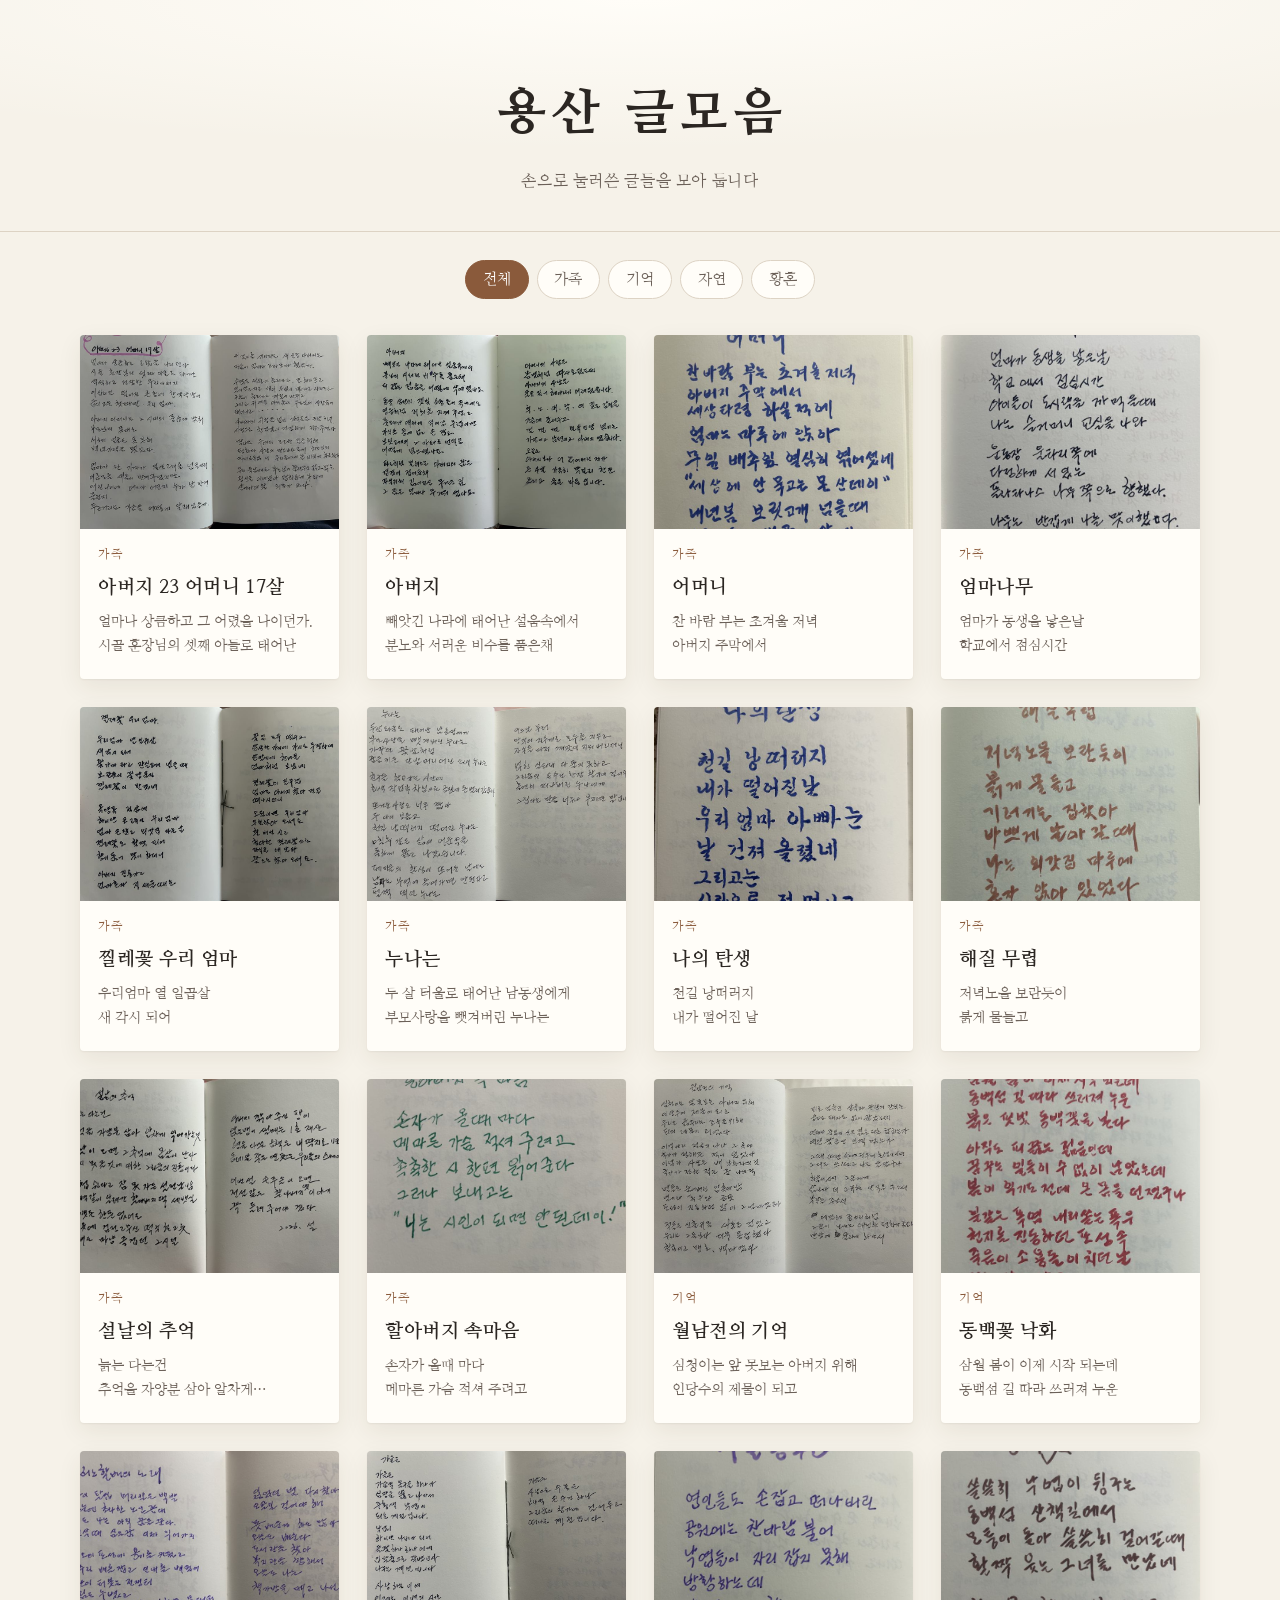
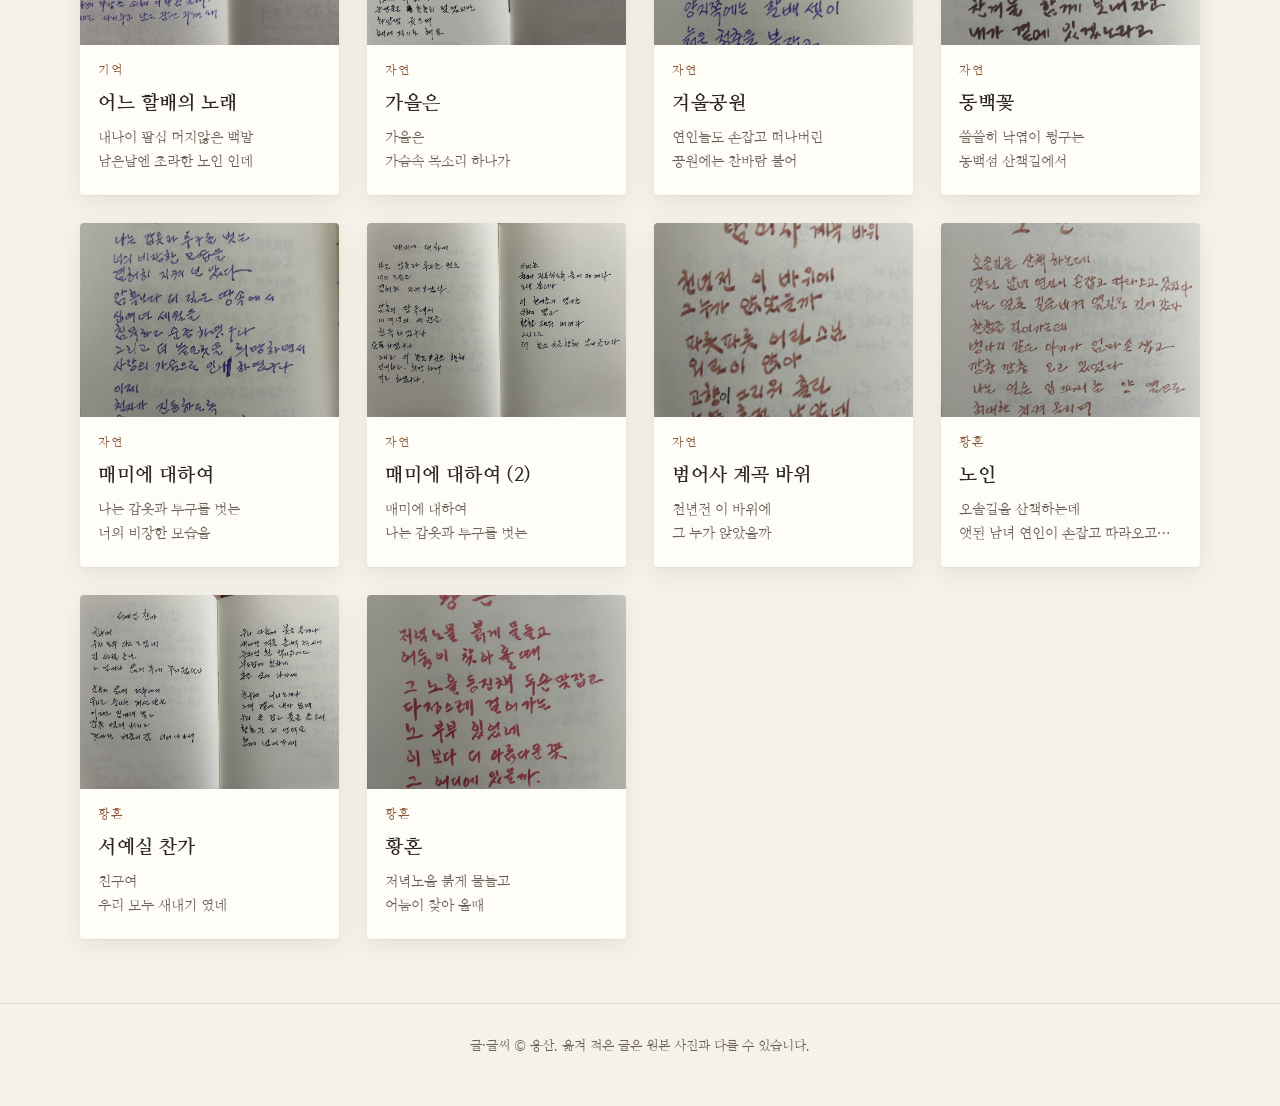
==== index.html @ ad9565f9 "용산 글모음 사이트 초기 구성 - 시/ 폴더의 원고 사진 22편과 옮겨 적은 텍스트(.txt) 추가 - 목록/상세 보기 정적 사이트 (index.html, assets/style." ====
<!DOCTYPE html>
<html lang="ko">
<head>
<meta charset="utf-8">
<meta name="viewport" content="width=device-width, initial-scale=1">
<title>용산 글모음</title>
<meta name="description" content="손으로 눌러쓴 시와 글을 모아 둔 곳, 용산 글모음.">
<meta property="og:title" content="용산 글모음">
<meta property="og:description" content="손으로 눌러쓴 시와 글을 모아 둔 곳.">
<meta property="og:type" content="website">
<link rel="preconnect" href="https://fonts.googleapis.com">
<link rel="preconnect" href="https://fonts.gstatic.com" crossorigin>
<link href="https://fonts.googleapis.com/css2?family=Nanum+Myeongjo:wght@400;700;800&family=Gowun+Batang:wght@400;700&display=swap" rel="stylesheet">
<link rel="stylesheet" href="assets/style.css">
<link rel="icon" href="data:image/svg+xml,<svg xmlns='http://www.w3.org/2000/svg' viewBox='0 0 100 100'><text y='.9em' font-size='90'>📜</text></svg>">
</head>
<body>

<header class="site-header">
  <div class="wrap">
    <h1 class="site-title">용산 글모음</h1>
    <p class="site-sub">손으로 눌러쓴 글들을 모아 둡니다</p>
  </div>
</header>

<nav class="filters wrap" id="filters" aria-label="분류"></nav>

<main class="wrap">
  <div class="grid" id="grid"></div>
  <p class="empty" id="empty" hidden>글이 없습니다.</p>
</main>

<footer class="site-footer">
  <div class="wrap">
    <p>글·글씨 &copy; 용산. 옮겨 적은 글은 원본 사진과 다를 수 있습니다.</p>
  </div>
</footer>

<div class="viewer" id="viewer" hidden role="dialog" aria-modal="true" aria-labelledby="viewer-title">
  <button class="viewer-close" id="viewer-close" aria-label="닫기">&times;</button>
  <button class="viewer-nav prev" id="viewer-prev" aria-label="이전 글">&#8249;</button>
  <button class="viewer-nav next" id="viewer-next" aria-label="다음 글">&#8250;</button>

  <div class="viewer-inner">
    <div class="viewer-head">
      <h2 id="viewer-title"></h2>
      <span class="viewer-count" id="viewer-count"></span>
    </div>

    <div class="viewer-body">
      <figure class="viewer-figure">
        <img id="viewer-img" alt="">
        <figcaption>
          <a id="viewer-orig" href="#" target="_blank" rel="noopener">원본 사진 열기 &nearr;</a>
        </figcaption>
      </figure>
      <article class="viewer-text" id="viewer-text"></article>
    </div>
  </div>
</div>

<script src="assets/app.js"></script>
</body>
</html>
---- assets/style.css ----
:root {
  --paper: #f6f2e9;
  --paper-2: #fffdf8;
  --ink: #2b2622;
  --ink-soft: #6b6058;
  --line: #ddd3c4;
  --accent: #8a5a3b;
  --accent-soft: #f0e4d6;
  --shadow: 0 1px 2px rgba(60, 45, 30, .06), 0 8px 24px rgba(60, 45, 30, .08);
  --serif: "Nanum Myeongjo", "Gowun Batang", "Batang", "Apple SD Gothic Neo", serif;
}

* { box-sizing: border-box; }

html { -webkit-text-size-adjust: 100%; }

body {
  margin: 0;
  background: var(--paper);
  color: var(--ink);
  font-family: var(--serif);
  line-height: 1.7;
  word-break: keep-all;
}

.wrap {
  width: min(1120px, 100% - 2.5rem);
  margin-inline: auto;
}

/* ---------- header ---------- */

.site-header {
  padding: 4.5rem 0 2.25rem;
  text-align: center;
  border-bottom: 1px solid var(--line);
  background:
    radial-gradient(120% 100% at 50% 0%, #fffdf8 0%, rgba(255, 253, 248, 0) 65%),
    var(--paper);
}

.site-title {
  margin: 0;
  font-size: clamp(2.1rem, 6vw, 3.1rem);
  font-weight: 800;
  letter-spacing: .12em;
  text-indent: .12em;
}

.site-sub {
  margin: .75rem 0 0;
  color: var(--ink-soft);
  font-size: .98rem;
  letter-spacing: .04em;
}

/* ---------- filters ---------- */

.filters {
  display: flex;
  flex-wrap: wrap;
  justify-content: center;
  gap: .5rem;
  padding: 1.75rem 0 .25rem;
}

.filters button {
  font: inherit;
  font-size: .92rem;
  padding: .38rem 1.05rem;
  border: 1px solid var(--line);
  border-radius: 999px;
  background: var(--paper-2);
  color: var(--ink-soft);
  cursor: pointer;
  transition: background .15s, color .15s, border-color .15s;
}

.filters button:hover { border-color: var(--accent); color: var(--accent); }

.filters button[aria-pressed="true"] {
  background: var(--accent);
  border-color: var(--accent);
  color: #fff;
}

/* ---------- grid ---------- */

.grid {
  display: grid;
  grid-template-columns: repeat(auto-fill, minmax(240px, 1fr));
  gap: 1.75rem;
  padding: 2rem 0 4rem;
}

.card {
  display: flex;
  flex-direction: column;
  border: 0;
  padding: 0;
  text-align: left;
  font: inherit;
  color: inherit;
  background: var(--paper-2);
  border-radius: 4px;
  box-shadow: var(--shadow);
  cursor: pointer;
  overflow: hidden;
  transition: transform .18s ease, box-shadow .18s ease;
}

.card:hover, .card:focus-visible {
  transform: translateY(-3px);
  box-shadow: 0 2px 4px rgba(60, 45, 30, .08), 0 16px 34px rgba(60, 45, 30, .14);
  outline: none;
}

.card-thumb {
  aspect-ratio: 4 / 3;
  overflow: hidden;
  background: #efe9dd;
}

.card-thumb img {
  width: 100%;
  height: 100%;
  object-fit: cover;
  object-position: 50% 22%;
  display: block;
}

.card-body {
  padding: 1rem 1.15rem 1.25rem;
  display: flex;
  flex-direction: column;
  gap: .4rem;
  flex: 1;
}

.card-cat {
  font-size: .74rem;
  letter-spacing: .16em;
  color: var(--accent);
  text-transform: none;
}

.card-title {
  margin: 0;
  font-size: 1.16rem;
  font-weight: 700;
  letter-spacing: .02em;
}

.card-excerpt {
  margin: 0;
  font-size: .88rem;
  color: var(--ink-soft);
  line-height: 1.75;
  white-space: pre-line;
  overflow: hidden;
  display: -webkit-box;
  -webkit-line-clamp: 2;
  -webkit-box-orient: vertical;
}

.empty {
  text-align: center;
  color: var(--ink-soft);
  padding: 3rem 0 5rem;
}

/* ---------- footer ---------- */

.site-footer {
  border-top: 1px solid var(--line);
  padding: 2rem 0 3rem;
  text-align: center;
}

.site-footer p {
  margin: 0;
  font-size: .82rem;
  color: var(--ink-soft);
}

/* ---------- viewer ---------- */

.viewer {
  position: fixed;
  inset: 0;
  z-index: 50;
  background: rgba(30, 24, 18, .82);
  backdrop-filter: blur(3px);
  overflow-y: auto;
  padding: 4rem 1rem 3rem;
}

.viewer[hidden] { display: none; }

.viewer-inner {
  width: min(1080px, 100%);
  margin-inline: auto;
  background: var(--paper-2);
  border-radius: 6px;
  box-shadow: 0 24px 60px rgba(0, 0, 0, .35);
  overflow: hidden;
}

.viewer-head {
  padding: 1.6rem 1.9rem 1.2rem;
  border-bottom: 1px solid var(--line);
  display: flex;
  align-items: baseline;
  justify-content: space-between;
  gap: 1rem;
}

.viewer-head h2 {
  margin: 0;
  font-size: 1.5rem;
  font-weight: 800;
  letter-spacing: .05em;
}

.viewer-count {
  font-size: .8rem;
  color: var(--ink-soft);
  white-space: nowrap;
}

.viewer-body {
  display: grid;
  grid-template-columns: 1.15fr 1fr;
}

.viewer-figure {
  margin: 0;
  padding: 1.6rem;
  background: #efe9dd;
  border-right: 1px solid var(--line);
}

.viewer-figure img {
  width: 100%;
  height: auto;
  display: block;
  border-radius: 3px;
  box-shadow: 0 2px 10px rgba(60, 45, 30, .18);
  background: #fff;
}

.viewer-figure figcaption {
  margin-top: .9rem;
  text-align: center;
  font-size: .8rem;
}

.viewer-figure a {
  color: var(--accent);
  text-decoration: none;
  border-bottom: 1px solid var(--accent-soft);
}

.viewer-figure a:hover { border-bottom-color: var(--accent); }

.viewer-text {
  padding: 2rem 2.2rem 2.6rem;
  white-space: pre-wrap;
  font-size: 1.03rem;
  line-height: 2.05;
  letter-spacing: .01em;
  overflow-wrap: break-word;
}

.viewer-text .loading { color: var(--ink-soft); }

.viewer-text .poem-title {
  display: block;
  font-size: 1.25rem;
  font-weight: 700;
  margin-bottom: 1.4rem;
  padding-bottom: .9rem;
  border-bottom: 1px solid var(--line);
  letter-spacing: .05em;
}

/* viewer controls */

.viewer-close,
.viewer-nav {
  position: fixed;
  z-index: 60;
  border: 0;
  background: rgba(255, 253, 248, .12);
  color: #fff;
  cursor: pointer;
  font-family: inherit;
  line-height: 1;
  border-radius: 999px;
  transition: background .15s;
}

.viewer-close:hover,
.viewer-nav:hover { background: rgba(255, 253, 248, .3); }

.viewer-close {
  top: 1rem;
  right: 1rem;
  width: 2.6rem;
  height: 2.6rem;
  font-size: 1.9rem;
}

.viewer-nav {
  top: 50%;
  transform: translateY(-50%);
  width: 3rem;
  height: 3rem;
  font-size: 2rem;
}

.viewer-nav.prev { left: 1rem; }
.viewer-nav.next { right: 1rem; }

/* ---------- responsive ---------- */

@media (max-width: 820px) {
  .viewer-body { grid-template-columns: 1fr; }
  .viewer-figure { border-right: 0; border-bottom: 1px solid var(--line); }
  .viewer { padding: 3.5rem .75rem 2rem; }
  .viewer-nav { width: 2.4rem; height: 2.4rem; font-size: 1.5rem; }
  .viewer-nav.prev { left: .35rem; }
  .viewer-nav.next { right: .35rem; }
  .viewer-head { padding: 1.2rem 1.3rem 1rem; }
  .viewer-text { padding: 1.5rem 1.4rem 2rem; }
}

@media (max-width: 480px) {
  .grid { grid-template-columns: 1fr; gap: 1.35rem; }
  .site-header { padding: 3rem 0 1.75rem; }
}

@media (prefers-reduced-motion: reduce) {
  * { transition: none !important; }
}
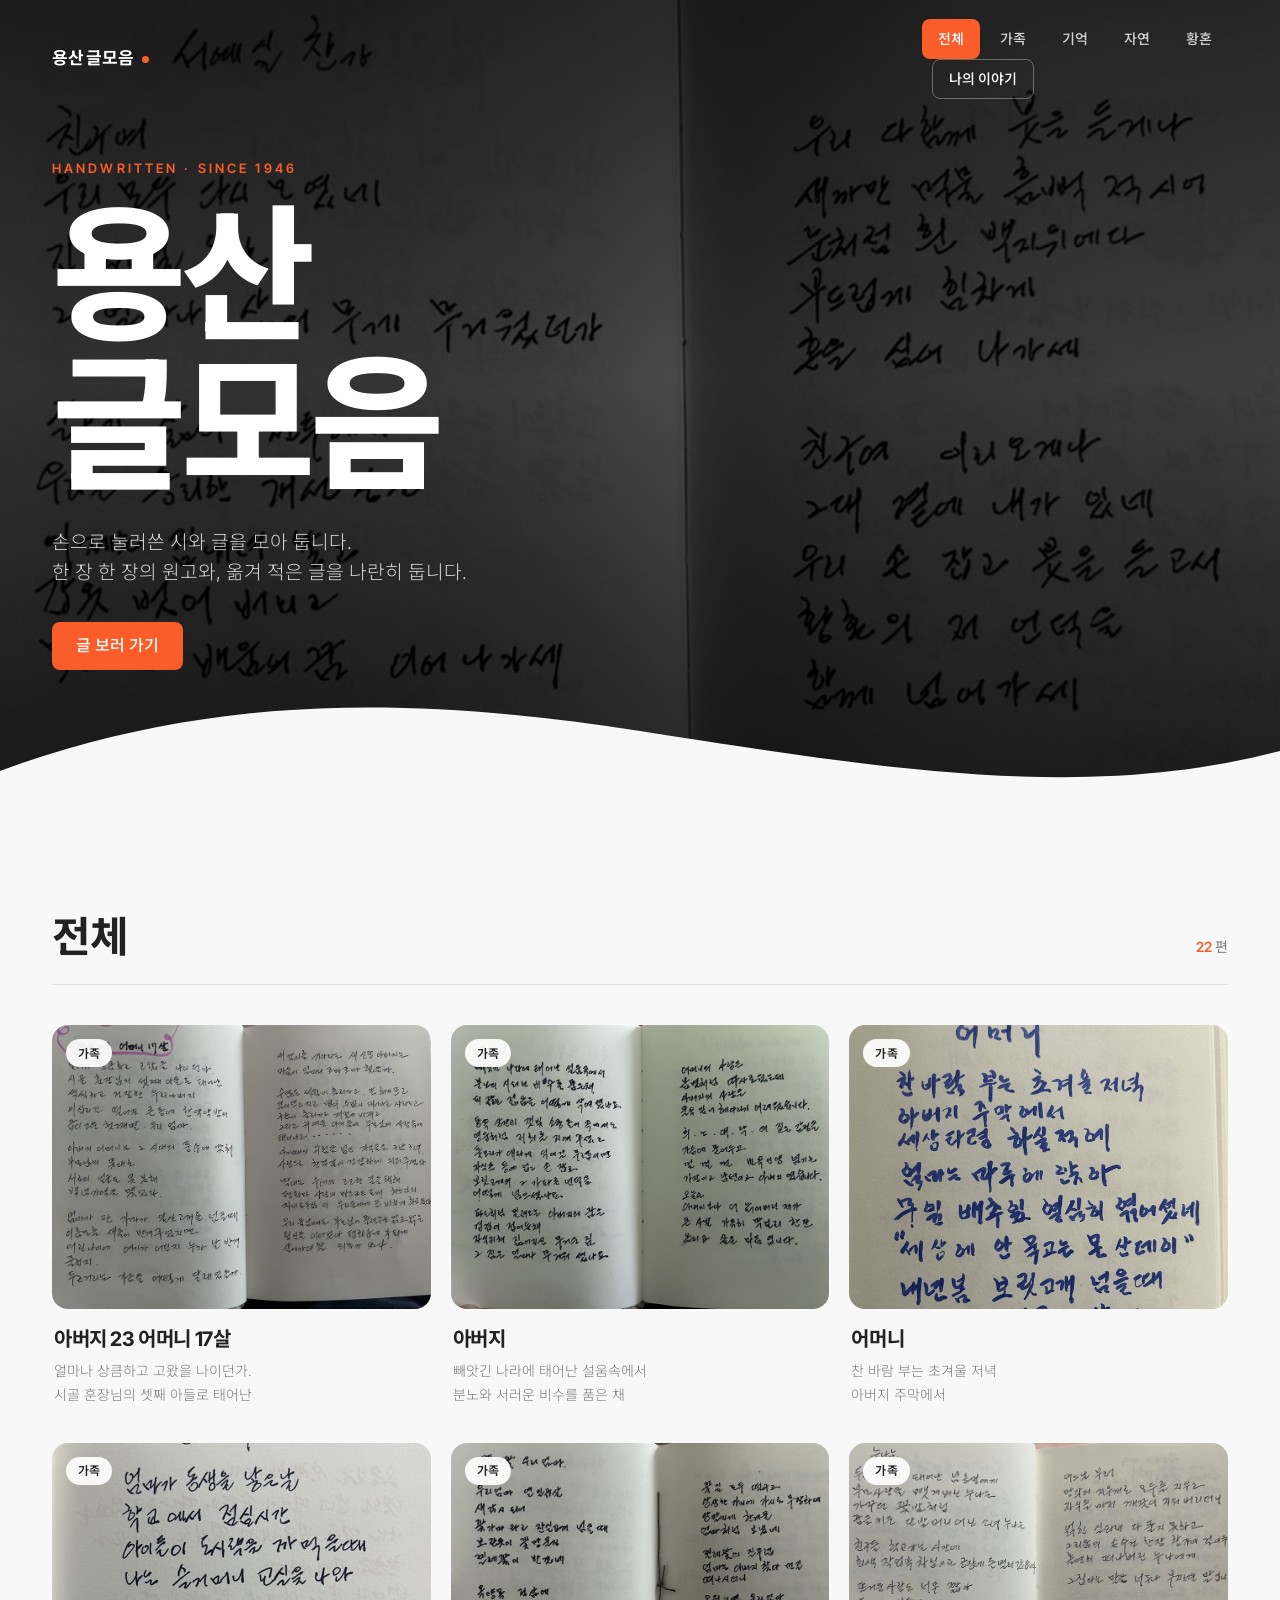
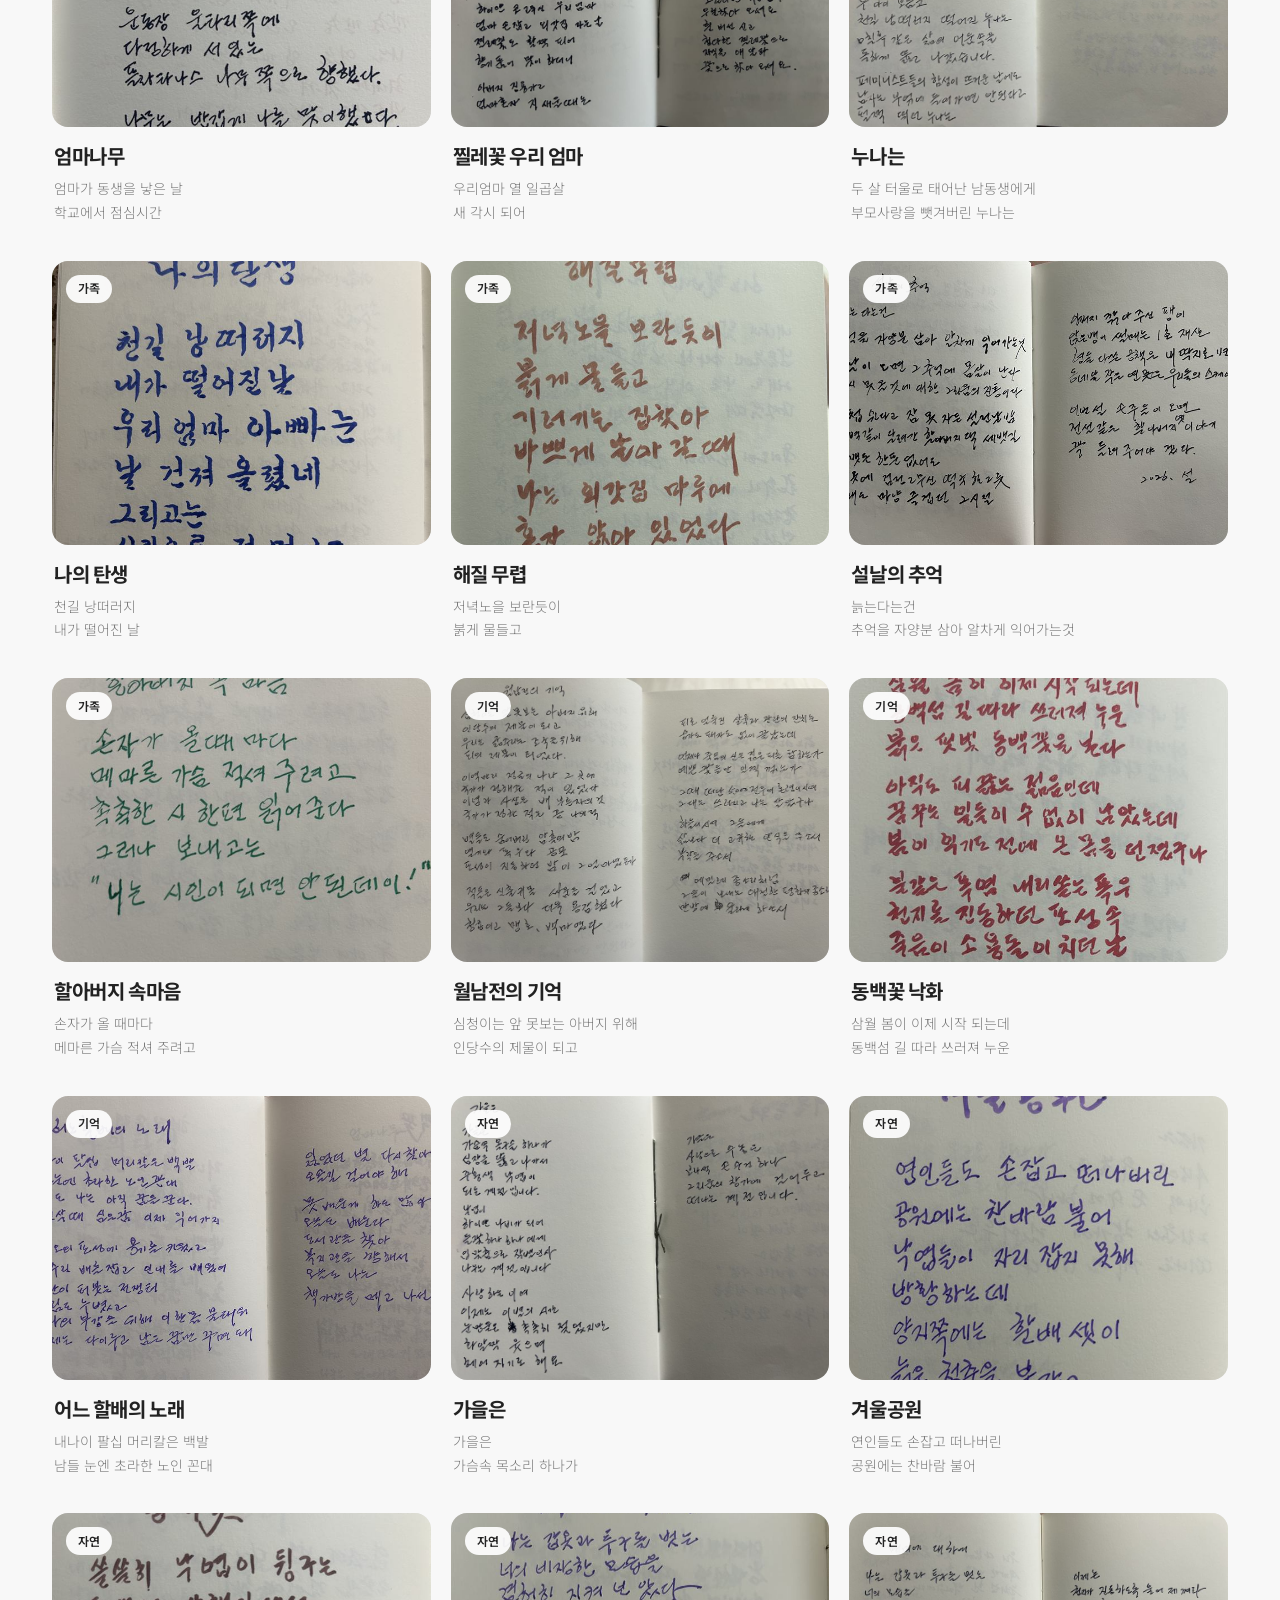
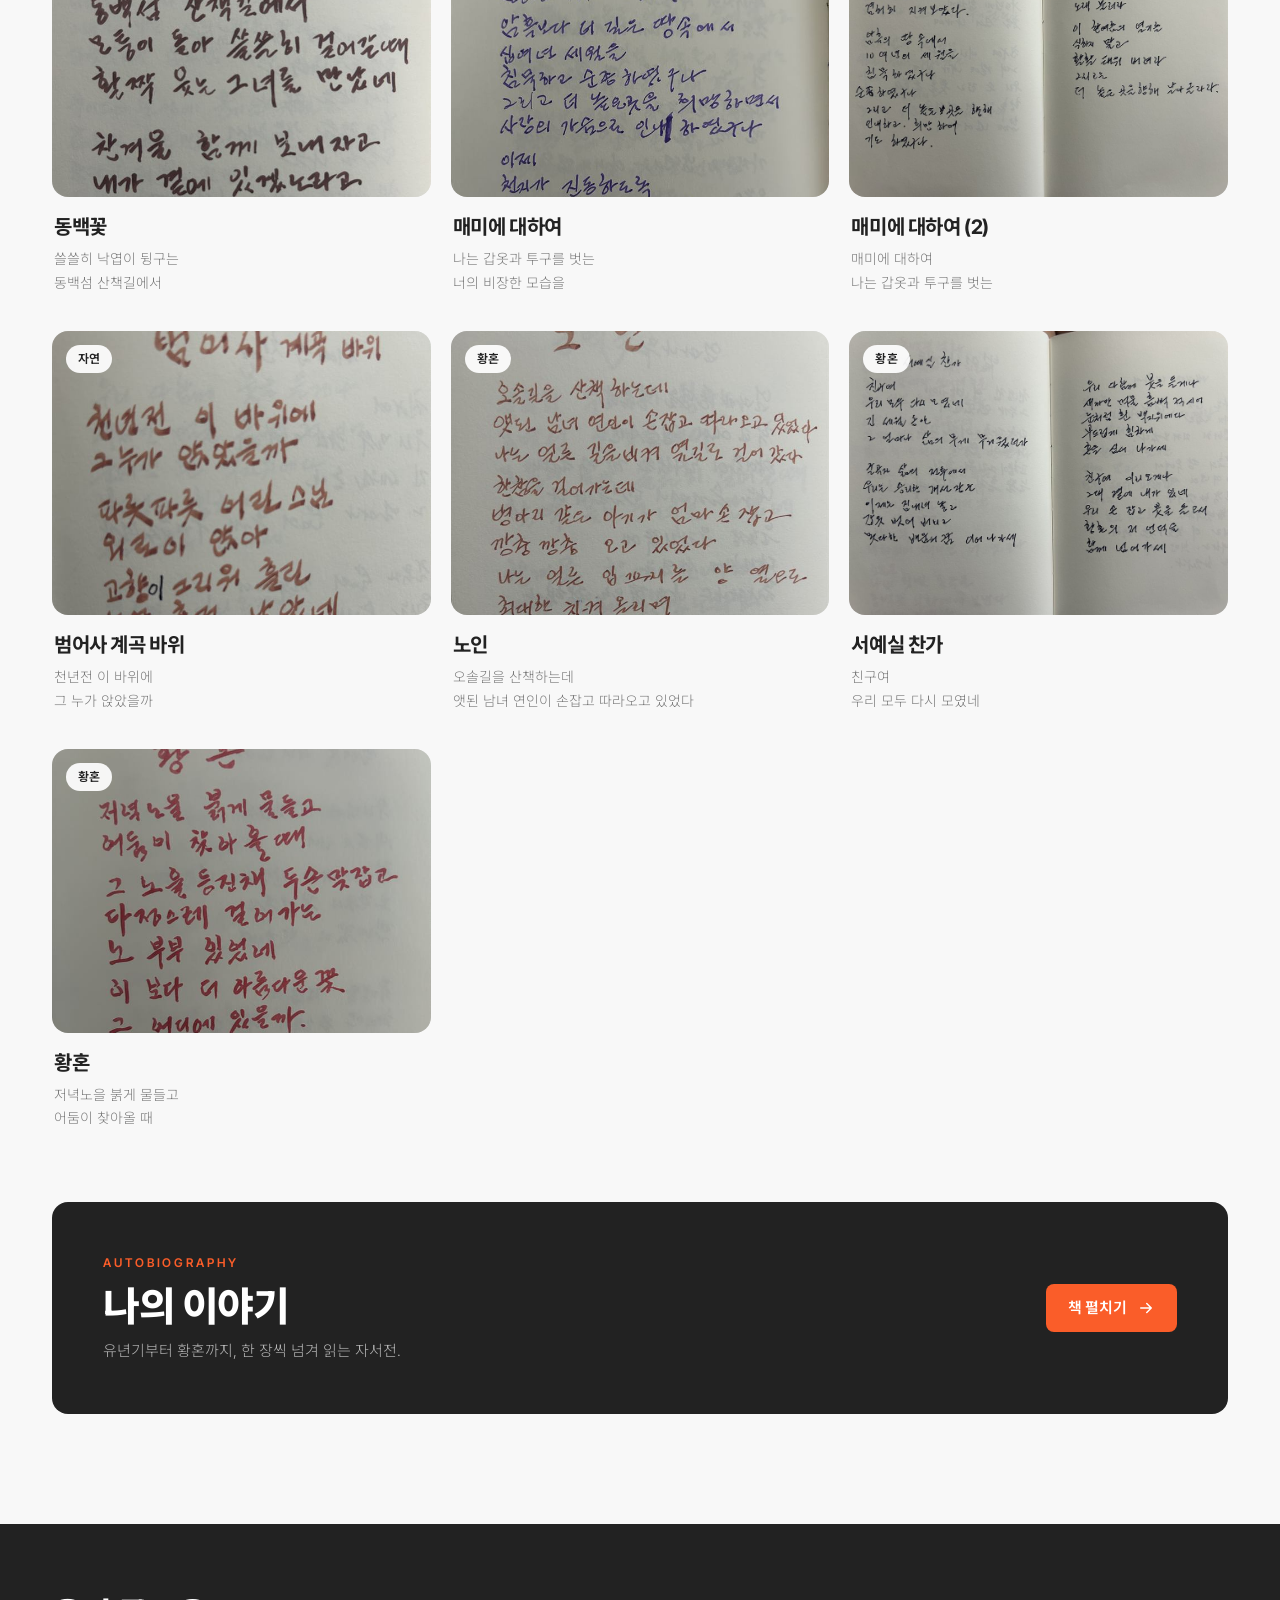
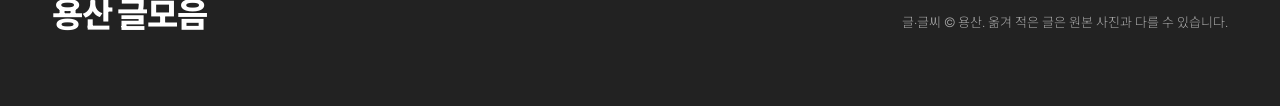
==== commit c01364d7: "DESIGN.md 테마 적용 + 자서전 「나의 이야기」 책 추가 - 미니멀 흑백 + 오렌지 액센트(#FA5D29), Inter Tight / Noto Sans KR - 고정 헤더," ====
--- a/index.html
+++ b/index.html
@@ -5,45 +5,114 @@
 <meta name="viewport" content="width=device-width, initial-scale=1">
 <title>용산 글모음</title>
 <meta name="description" content="손으로 눌러쓴 시와 글을 모아 둔 곳, 용산 글모음.">
+<meta name="theme-color" content="#F8F8F8">
 <meta property="og:title" content="용산 글모음">
 <meta property="og:description" content="손으로 눌러쓴 시와 글을 모아 둔 곳.">
 <meta property="og:type" content="website">
+<meta property="og:url" content="https://dknife.github.io/YS/">
 <link rel="preconnect" href="https://fonts.googleapis.com">
 <link rel="preconnect" href="https://fonts.gstatic.com" crossorigin>
-<link href="https://fonts.googleapis.com/css2?family=Nanum+Myeongjo:wght@400;700;800&family=Gowun+Batang:wght@400;700&display=swap" rel="stylesheet">
+<link href="https://fonts.googleapis.com/css2?family=Inter+Tight:wght@300;400;500;600;700;800&family=Noto+Sans+KR:wght@300;400;500;700;900&display=swap" rel="stylesheet">
 <link rel="stylesheet" href="assets/style.css">
-<link rel="icon" href="data:image/svg+xml,<svg xmlns='http://www.w3.org/2000/svg' viewBox='0 0 100 100'><text y='.9em' font-size='90'>📜</text></svg>">
+<link rel="icon" href="data:image/svg+xml,<svg xmlns='http://www.w3.org/2000/svg' viewBox='0 0 32 32'><rect width='32' height='32' rx='7' fill='%23222'/><rect x='7' y='9' width='18' height='2.5' fill='%23fff'/><rect x='7' y='15' width='18' height='2.5' fill='%23fff'/><rect x='7' y='21' width='11' height='2.5' fill='%23FA5D29'/></svg>">
 </head>
 <body>
 
-<header class="site-header">
-  <div class="wrap">
-    <h1 class="site-title">용산 글모음</h1>
-    <p class="site-sub">손으로 눌러쓴 글들을 모아 둡니다</p>
+<a class="skip-link" href="#main">본문으로 건너뛰기</a>
+
+<header class="header" id="header">
+  <div class="header-inner">
+    <a class="wordmark" href="#top">
+      용산 글모음<span class="dot"></span>
+    </a>
+
+    <nav class="nav" id="nav" aria-label="분류">
+      <ul class="nav-list" id="nav-list"></ul>
+      <a class="nav-book" href="book.html">나의 이야기</a>
+    </nav>
+
+    <button class="burger" id="burger" aria-label="메뉴 열기" aria-expanded="false" aria-controls="panel">
+      <span></span><span></span><span></span>
+    </button>
   </div>
 </header>
 
-<nav class="filters wrap" id="filters" aria-label="분류"></nav>
+<div class="panel" id="panel" hidden>
+  <ul class="panel-list" id="panel-list"></ul>
+</div>
 
-<main class="wrap">
-  <div class="grid" id="grid"></div>
-  <p class="empty" id="empty" hidden>글이 없습니다.</p>
+<section class="hero" id="top">
+  <div class="hero-media" aria-hidden="true"></div>
+  <div class="hero-inner">
+    <p class="hero-eyebrow reveal" style="--d:0ms">HANDWRITTEN &middot; SINCE 1946</p>
+    <h1 class="hero-title">
+      <span class="line"><span class="reveal" style="--d:80ms">용산</span></span>
+      <span class="line"><span class="reveal" style="--d:200ms">글모음</span></span>
+    </h1>
+    <p class="hero-sub reveal" style="--d:340ms">
+      손으로 눌러쓴 시와 글을 모아 둡니다.<br>
+      한 장 한 장의 원고와, 옮겨 적은 글을 나란히 둡니다.
+    </p>
+    <a class="btn btn-accent reveal" href="#main" style="--d:460ms">글 보러 가기</a>
+  </div>
+
+  <div class="shape-divider" aria-hidden="true">
+    <svg viewBox="0 0 1200 150" preserveAspectRatio="none">
+      <path d="M0,150 L0,80 C180,10 360,0 600,40 C840,80 1020,110 1200,60 L1200,150 Z"></path>
+    </svg>
+  </div>
+</section>
+
+<main id="main">
+  <div class="container">
+    <div class="section-head">
+      <h2 class="section-title" id="section-title">전체</h2>
+      <p class="section-meta"><span id="count">0</span> 편</p>
+    </div>
+
+    <div class="grid" id="grid"></div>
+    <p class="empty" id="empty" hidden>글이 없습니다.</p>
+
+    <a class="banner" href="book.html">
+      <div class="banner-text">
+        <p class="banner-eyebrow">AUTOBIOGRAPHY</p>
+        <h2 class="banner-title">나의 이야기</h2>
+        <p class="banner-sub">유년기부터 황혼까지, 한 장씩 넘겨 읽는 자서전.</p>
+      </div>
+      <span class="banner-cta">
+        책 펼치기
+        <svg viewBox="0 0 24 24" aria-hidden="true"><path d="M5 12h14M13 6l6 6-6 6"/></svg>
+      </span>
+    </a>
+  </div>
 </main>
 
-<footer class="site-footer">
-  <div class="wrap">
-    <p>글·글씨 &copy; 용산. 옮겨 적은 글은 원본 사진과 다를 수 있습니다.</p>
+<footer class="footer">
+  <div class="container footer-inner">
+    <p class="footer-mark">용산 글모음</p>
+    <p class="footer-note">
+      글·글씨 &copy; 용산. 옮겨 적은 글은 원본 사진과 다를 수 있습니다.
+    </p>
   </div>
 </footer>
 
 <div class="viewer" id="viewer" hidden role="dialog" aria-modal="true" aria-labelledby="viewer-title">
-  <button class="viewer-close" id="viewer-close" aria-label="닫기">&times;</button>
-  <button class="viewer-nav prev" id="viewer-prev" aria-label="이전 글">&#8249;</button>
-  <button class="viewer-nav next" id="viewer-next" aria-label="다음 글">&#8250;</button>
+  <button class="ctrl ctrl-close" id="viewer-close" aria-label="닫기">
+    <svg viewBox="0 0 24 24" aria-hidden="true"><path d="M5 5l14 14M19 5L5 19"/></svg>
+  </button>
+  <button class="ctrl ctrl-prev" id="viewer-prev" aria-label="이전 글">
+    <svg viewBox="0 0 24 24" aria-hidden="true"><path d="M15 5l-7 7 7 7"/></svg>
+  </button>
+  <button class="ctrl ctrl-next" id="viewer-next" aria-label="다음 글">
+    <svg viewBox="0 0 24 24" aria-hidden="true"><path d="M9 5l7 7-7 7"/></svg>
+  </button>
 
-  <div class="viewer-inner">
+  <div class="viewer-panel">
     <div class="viewer-head">
-      <h2 id="viewer-title"></h2>
+      <div>
+        <p class="viewer-cat" id="viewer-cat"></p>
+        <h2 id="viewer-title"></h2>
+      </div>
       <span class="viewer-count" id="viewer-count"></span>
     </div>
 
@@ -51,7 +120,7 @@
       <figure class="viewer-figure">
         <img id="viewer-img" alt="">
         <figcaption>
-          <a id="viewer-orig" href="#" target="_blank" rel="noopener">원본 사진 열기 &nearr;</a>
+          <a class="link-accent" id="viewer-orig" href="#" target="_blank" rel="noopener">원본 사진 열기</a>
         </figcaption>
       </figure>
       <article class="viewer-text" id="viewer-text"></article>
--- a/assets/style.css
+++ b/assets/style.css
@@ -1,161 +1,483 @@
+/* ==========================================================================
+   용산 글모음 — DESIGN.md (Sutera style) 기반 테마
+   미니멀 흑백 기조 + 오렌지 액센트
+   ========================================================================== */
+
 :root {
-  --paper: #f6f2e9;
-  --paper-2: #fffdf8;
-  --ink: #2b2622;
-  --ink-soft: #6b6058;
-  --line: #ddd3c4;
-  --accent: #8a5a3b;
-  --accent-soft: #f0e4d6;
-  --shadow: 0 1px 2px rgba(60, 45, 30, .06), 0 8px 24px rgba(60, 45, 30, .08);
-  --serif: "Nanum Myeongjo", "Gowun Batang", "Batang", "Apple SD Gothic Neo", serif;
+  /* 배경 */
+  --bg: #F8F8F8;
+  --bg-2: #EDEDED;
+  --white: #FFFFFF;
+
+  /* 텍스트 */
+  --text: #222222;
+  --text-2: #313131;
+  --text-muted: #7a7a7a;
+
+  /* 액센트 */
+  --accent: #FA5D29;
+  --cyan: #0693E3;
+
+  /* 버튼 */
+  --btn-bg: #222222;
+  --btn-bg-hover: #383838;
+
+  /* 형태 */
+  --r-sm: 8px;
+  --r-lg: 16px;
+  --shadow: 0 2px 8px rgba(0, 0, 0, .1);
+  --shadow-lg: 0 18px 50px rgba(0, 0, 0, .18);
+
+  /* 레이아웃 */
+  --max: 1300px;
+  --pad: 52px;
+  --gap: 20px;
+  --header-h: 118px;
+  --header-h-sticky: 71px;
+
+  /* 모션 */
+  --ease: cubic-bezier(.25, 1, .5, 1);
+  --t: all .3s ease;
+
+  --font: "Inter Tight", "Noto Sans KR", -apple-system, BlinkMacSystemFont, "Segoe UI", sans-serif;
 }
 
 * { box-sizing: border-box; }
 
-html { -webkit-text-size-adjust: 100%; }
+html {
+  -webkit-text-size-adjust: 100%;
+  scroll-behavior: smooth;
+  scroll-padding-top: var(--header-h-sticky);
+}
 
 body {
   margin: 0;
-  background: var(--paper);
-  color: var(--ink);
-  font-family: var(--serif);
-  line-height: 1.7;
+  background: var(--bg);
+  color: var(--text);
+  font-family: var(--font);
+  font-size: 16px;
+  font-weight: 400;
+  line-height: 1.6;
   word-break: keep-all;
-}
-
-.wrap {
-  width: min(1120px, 100% - 2.5rem);
+  -webkit-font-smoothing: antialiased;
+}
+
+h1, h2, h3 { line-height: 1.2; margin: 0; font-weight: 700; letter-spacing: -.02em; }
+p { margin: 0; }
+img { max-width: 100%; }
+
+.container {
+  width: 100%;
+  max-width: var(--max);
   margin-inline: auto;
-}
-
-/* ---------- header ---------- */
-
-.site-header {
-  padding: 4.5rem 0 2.25rem;
-  text-align: center;
-  border-bottom: 1px solid var(--line);
-  background:
-    radial-gradient(120% 100% at 50% 0%, #fffdf8 0%, rgba(255, 253, 248, 0) 65%),
-    var(--paper);
-}
-
-.site-title {
+  padding-inline: var(--pad);
+}
+
+.skip-link {
+  position: absolute;
+  left: -9999px;
+  top: 0;
+  z-index: 200;
+  background: var(--text);
+  color: #fff;
+  padding: 12px 20px;
+  border-radius: 0 0 var(--r-sm) 0;
+}
+.skip-link:focus { left: 0; }
+
+:focus-visible { outline: 2px solid var(--accent); outline-offset: 3px; }
+
+/* ==========================================================================
+   버튼
+   ========================================================================== */
+
+.btn {
+  display: inline-flex;
+  align-items: center;
+  justify-content: center;
+  height: 48px;
+  padding: 0 24px;
+  border: none;
+  border-radius: var(--r-sm);
+  background: var(--btn-bg);
+  color: #fff;
+  font: inherit;
+  font-weight: 500;
+  text-decoration: none;
+  cursor: pointer;
+  transition: background .3s ease, transform .3s ease;
+}
+.btn:hover { background: var(--btn-bg-hover); }
+.btn-accent { background: var(--accent); }
+.btn-accent:hover { background: #e04d1c; }
+
+.link-accent {
+  color: var(--accent);
+  text-decoration: none;
+  font-weight: 500;
+  border-bottom: 1px solid transparent;
+  transition: var(--t);
+}
+.link-accent:hover { border-bottom-color: var(--accent); }
+.link-accent::after { content: " \2197"; }
+
+/* ==========================================================================
+   헤더
+   ========================================================================== */
+
+.header {
+  position: fixed;
+  inset: 0 0 auto 0;
+  z-index: 100;
+  height: var(--header-h);
+  display: flex;
+  align-items: center;
+  transition: height .3s ease, background .3s ease, box-shadow .3s ease;
+}
+
+.header.stuck {
+  height: var(--header-h-sticky);
+  background: rgba(248, 248, 248, .88);
+  backdrop-filter: saturate(160%) blur(12px);
+  box-shadow: 0 1px 0 rgba(34, 34, 34, .08);
+}
+
+.header-inner {
+  width: 100%;
+  max-width: var(--max);
+  margin-inline: auto;
+  padding-inline: var(--pad);
+  display: flex;
+  align-items: center;
+  justify-content: space-between;
+  gap: var(--gap);
+}
+
+.wordmark {
+  display: inline-flex;
+  align-items: center;
+  gap: 8px;
+  color: #fff;
+  font-size: 17px;
+  font-weight: 700;
+  letter-spacing: -.01em;
+  text-decoration: none;
+  transition: color .3s ease;
+}
+.header.stuck .wordmark { color: var(--text); }
+
+.wordmark .dot {
+  width: 7px;
+  height: 7px;
+  border-radius: 50%;
+  background: var(--accent);
+}
+
+.nav-list {
+  display: flex;
+  align-items: center;
+  gap: 4px;
   margin: 0;
-  font-size: clamp(2.1rem, 6vw, 3.1rem);
+  padding: 0;
+  list-style: none;
+}
+
+.nav-list button {
+  height: 40px;
+  padding: 0 16px;
+  border: none;
+  border-radius: var(--r-sm);
+  background: transparent;
+  color: rgba(255, 255, 255, .8);
+  font: inherit;
+  font-size: 14px;
+  font-weight: 500;
+  cursor: pointer;
+  transition: var(--t);
+}
+.nav-list button:hover { color: #fff; background: rgba(255, 255, 255, .14); }
+.nav-list button[aria-pressed="true"] { background: var(--accent); color: #fff; }
+
+.header.stuck .nav-list button { color: var(--text-2); }
+.header.stuck .nav-list button:hover { background: var(--bg-2); color: var(--text); }
+.header.stuck .nav-list button[aria-pressed="true"] { background: var(--btn-bg); color: #fff; }
+
+.burger {
+  display: none;
+  width: 44px;
+  height: 44px;
+  border: none;
+  border-radius: var(--r-sm);
+  background: transparent;
+  cursor: pointer;
+  padding: 12px 10px;
+  flex-direction: column;
+  justify-content: space-between;
+}
+.burger span {
+  display: block;
+  height: 2px;
+  background: #fff;
+  transition: var(--t);
+}
+.header.stuck .burger span { background: var(--text); }
+.burger[aria-expanded="true"] span { background: var(--text); }
+.burger[aria-expanded="true"] span:nth-child(1) { transform: translateY(9px) rotate(45deg); }
+.burger[aria-expanded="true"] span:nth-child(2) { opacity: 0; }
+.burger[aria-expanded="true"] span:nth-child(3) { transform: translateY(-9px) rotate(-45deg); }
+
+/* 슬라이드아웃 패널 */
+.panel {
+  position: fixed;
+  inset: 0 0 0 auto;
+  width: min(340px, 84vw);
+  z-index: 99;
+  background: var(--white);
+  box-shadow: var(--shadow-lg);
+  padding: calc(var(--header-h-sticky) + 24px) 28px 32px;
+  transform: translateX(100%);
+  transition: transform .3s var(--ease);
+}
+.panel[hidden] { display: block; visibility: hidden; }
+.panel.open { transform: translateX(0); visibility: visible; }
+
+.panel-list { list-style: none; margin: 0; padding: 0; display: grid; gap: 6px; }
+.panel-list button {
+  width: 100%;
+  height: 48px;
+  padding: 0 18px;
+  border: none;
+  border-radius: var(--r-sm);
+  background: var(--bg);
+  color: var(--text-2);
+  font: inherit;
+  font-size: 15px;
+  font-weight: 500;
+  text-align: left;
+  cursor: pointer;
+  transition: var(--t);
+}
+.panel-list button[aria-pressed="true"] { background: var(--btn-bg); color: #fff; }
+
+.panel-book { margin-top: 14px; padding-top: 14px; border-top: 1px solid rgba(34, 34, 34, .1); }
+.panel-book a {
+  display: flex;
+  align-items: center;
+  height: 48px;
+  padding: 0 18px;
+  border-radius: var(--r-sm);
+  background: var(--accent);
+  color: #fff;
+  font-size: 15px;
+  font-weight: 600;
+  text-decoration: none;
+}
+
+/* ==========================================================================
+   히어로
+   ========================================================================== */
+
+.hero {
+  position: relative;
+  min-height: 82vh;
+  display: flex;
+  align-items: center;
+  background: #1a1a1a;
+  overflow: hidden;
+  isolation: isolate;
+}
+
+.hero-media {
+  position: absolute;
+  inset: 0;
+  z-index: -1;
+  background-image: url("thumbs/%EC%84%9C%EC%98%88%EC%8B%A4%20%EC%B0%AC%EA%B0%80.jpg");
+  background-size: cover;
+  background-position: center 38%;
+  filter: grayscale(1) brightness(.42) contrast(1.05);
+  transform: scale(1.04);
+  animation: heroZoom 14s ease-out forwards;
+}
+
+@keyframes heroZoom {
+  from { transform: scale(1.12); }
+  to   { transform: scale(1.02); }
+}
+
+.hero-media::after {
+  content: "";
+  position: absolute;
+  inset: 0;
+  background: linear-gradient(180deg, rgba(0, 0, 0, .55) 0%, rgba(0, 0, 0, .2) 45%, rgba(0, 0, 0, .55) 100%);
+}
+
+.hero-inner {
+  width: 100%;
+  max-width: var(--max);
+  margin-inline: auto;
+  padding: calc(var(--header-h) + 40px) var(--pad) 170px;
+  color: #fff;
+}
+
+.hero-eyebrow {
+  font-size: 13px;
+  font-weight: 600;
+  letter-spacing: .24em;
+  color: var(--accent);
+  margin-bottom: 22px;
+}
+
+.hero-title {
+  font-size: clamp(42px, 11.5vw, 146px);
   font-weight: 800;
-  letter-spacing: .12em;
-  text-indent: .12em;
-}
-
-.site-sub {
-  margin: .75rem 0 0;
-  color: var(--ink-soft);
-  font-size: .98rem;
-  letter-spacing: .04em;
-}
-
-/* ---------- filters ---------- */
-
-.filters {
-  display: flex;
-  flex-wrap: wrap;
-  justify-content: center;
-  gap: .5rem;
-  padding: 1.75rem 0 .25rem;
-}
-
-.filters button {
-  font: inherit;
-  font-size: .92rem;
-  padding: .38rem 1.05rem;
-  border: 1px solid var(--line);
-  border-radius: 999px;
-  background: var(--paper-2);
-  color: var(--ink-soft);
-  cursor: pointer;
-  transition: background .15s, color .15s, border-color .15s;
-}
-
-.filters button:hover { border-color: var(--accent); color: var(--accent); }
-
-.filters button[aria-pressed="true"] {
-  background: var(--accent);
-  border-color: var(--accent);
-  color: #fff;
-}
-
-/* ---------- grid ---------- */
+  letter-spacing: -.035em;
+  line-height: 1.02;
+  margin-bottom: 28px;
+}
+
+.hero-title .line { display: block; overflow: hidden; }
+
+.hero-sub {
+  max-width: 40ch;
+  font-size: clamp(16px, 1.5vw, 20px);
+  font-weight: 300;
+  line-height: 1.6;
+  color: rgba(255, 255, 255, .82);
+  margin-bottom: 34px;
+}
+
+/* 텍스트 리빌 — display 는 각 요소의 것을 그대로 둔다 */
+.reveal {
+  transform: translateY(1.3em);
+  opacity: 0;
+  animation: revealUp 1.2s var(--ease) forwards;
+  animation-delay: var(--d, 0ms);
+}
+span.reveal { display: inline-block; }
+@keyframes revealUp {
+  to { transform: translateY(0); opacity: 1; }
+}
+
+/* Shape divider */
+.shape-divider {
+  position: absolute;
+  left: 0;
+  right: 0;
+  bottom: -1px;
+  height: 150px;
+  line-height: 0;
+  pointer-events: none;
+}
+.shape-divider svg { width: 100%; height: 100%; display: block; }
+.shape-divider path { fill: var(--bg); }
+
+/* ==========================================================================
+   목록
+   ========================================================================== */
+
+main { padding: 72px 0 110px; }
+
+.section-head {
+  display: flex;
+  align-items: baseline;
+  justify-content: space-between;
+  gap: var(--gap);
+  padding-bottom: 22px;
+  margin-bottom: 40px;
+  border-bottom: 1px solid rgba(34, 34, 34, .12);
+}
+
+.section-title {
+  font-size: clamp(24px, 3.4vw, 42px);
+  font-weight: 700;
+  letter-spacing: -.03em;
+}
+
+.section-meta {
+  font-size: 14px;
+  color: var(--text-muted);
+  white-space: nowrap;
+}
+.section-meta #count { color: var(--accent); font-weight: 600; }
 
 .grid {
   display: grid;
-  grid-template-columns: repeat(auto-fill, minmax(240px, 1fr));
-  gap: 1.75rem;
-  padding: 2rem 0 4rem;
+  grid-template-columns: repeat(auto-fill, minmax(280px, 1fr));
+  gap: 36px var(--gap);
 }
 
 .card {
   display: flex;
   flex-direction: column;
-  border: 0;
   padding: 0;
+  border: none;
   text-align: left;
   font: inherit;
   color: inherit;
-  background: var(--paper-2);
-  border-radius: 4px;
-  box-shadow: var(--shadow);
+  background: transparent;
   cursor: pointer;
+  opacity: 0;
+  transform: translateY(28px);
+  transition: opacity .7s var(--ease), transform .7s var(--ease);
+}
+.card.in { opacity: 1; transform: none; }
+
+.card-media {
+  position: relative;
+  aspect-ratio: 16 / 12;
   overflow: hidden;
-  transition: transform .18s ease, box-shadow .18s ease;
-}
-
-.card:hover, .card:focus-visible {
-  transform: translateY(-3px);
-  box-shadow: 0 2px 4px rgba(60, 45, 30, .08), 0 16px 34px rgba(60, 45, 30, .14);
-  outline: none;
-}
-
-.card-thumb {
-  aspect-ratio: 4 / 3;
-  overflow: hidden;
-  background: #efe9dd;
-}
-
-.card-thumb img {
+  border-radius: var(--r-lg);
+  background: var(--bg-2);
+}
+
+.card-media img {
   width: 100%;
   height: 100%;
   object-fit: cover;
-  object-position: 50% 22%;
+  object-position: 50% 20%;
   display: block;
-}
-
-.card-body {
-  padding: 1rem 1.15rem 1.25rem;
-  display: flex;
-  flex-direction: column;
-  gap: .4rem;
-  flex: 1;
-}
-
-.card-cat {
-  font-size: .74rem;
-  letter-spacing: .16em;
-  color: var(--accent);
-  text-transform: none;
-}
+  transition: transform .5s var(--ease), filter .3s ease;
+}
+
+.card:hover .card-media img,
+.card:focus-visible .card-media img {
+  transform: scale(1.045);
+  filter: brightness(80%);
+}
+
+.card-tag {
+  position: absolute;
+  left: 14px;
+  top: 14px;
+  z-index: 1;
+  height: 28px;
+  padding: 0 12px;
+  display: inline-flex;
+  align-items: center;
+  border-radius: 999px;
+  background: rgba(255, 255, 255, .92);
+  color: var(--text);
+  font-size: 12px;
+  font-weight: 600;
+  letter-spacing: .02em;
+}
+
+.card-body { padding: 18px 2px 0; }
 
 .card-title {
-  margin: 0;
-  font-size: 1.16rem;
+  font-size: 20px;
   font-weight: 700;
-  letter-spacing: .02em;
-}
+  letter-spacing: -.02em;
+  margin-bottom: 8px;
+  transition: color .3s ease;
+}
+.card:hover .card-title { color: var(--accent); }
 
 .card-excerpt {
-  margin: 0;
-  font-size: .88rem;
-  color: var(--ink-soft);
-  line-height: 1.75;
+  font-size: 14px;
+  font-weight: 300;
+  line-height: 1.7;
+  color: var(--text-muted);
   white-space: pre-line;
   overflow: hidden;
   display: -webkit-box;
@@ -164,182 +486,283 @@
 }
 
 .empty {
+  padding: 60px 0 40px;
   text-align: center;
-  color: var(--ink-soft);
-  padding: 3rem 0 5rem;
-}
-
-/* ---------- footer ---------- */
-
-.site-footer {
-  border-top: 1px solid var(--line);
-  padding: 2rem 0 3rem;
-  text-align: center;
-}
-
-.site-footer p {
-  margin: 0;
-  font-size: .82rem;
-  color: var(--ink-soft);
-}
-
-/* ---------- viewer ---------- */
+  color: var(--text-muted);
+}
+
+/* 자서전 배너 */
+.banner {
+  margin-top: 72px;
+  padding: clamp(32px, 4vw, 52px);
+  border-radius: var(--r-lg);
+  background: var(--text);
+  color: #fff;
+  text-decoration: none;
+  display: flex;
+  align-items: center;
+  justify-content: space-between;
+  gap: 28px;
+  flex-wrap: wrap;
+  transition: background .3s ease;
+}
+.banner:hover { background: var(--btn-bg-hover); }
+
+.banner-eyebrow {
+  font-size: 12px;
+  font-weight: 600;
+  letter-spacing: .24em;
+  color: var(--accent);
+  margin-bottom: 10px;
+}
+.banner-title {
+  font-size: clamp(26px, 3.4vw, 40px);
+  font-weight: 800;
+  letter-spacing: -.03em;
+  margin-bottom: 8px;
+}
+.banner-sub { font-size: 15px; font-weight: 300; color: rgba(255, 255, 255, .68); }
+
+.banner-cta {
+  flex: none;
+  display: inline-flex;
+  align-items: center;
+  gap: 10px;
+  height: 48px;
+  padding: 0 22px;
+  border-radius: var(--r-sm);
+  background: var(--accent);
+  font-size: 15px;
+  font-weight: 600;
+  transition: transform .3s ease;
+}
+.banner:hover .banner-cta { transform: translateX(4px); }
+.banner-cta svg { width: 18px; height: 18px; fill: none; stroke: currentColor; stroke-width: 2; stroke-linecap: round; stroke-linejoin: round; }
+
+/* 헤더의 자서전 링크 */
+.nav-book {
+  display: inline-flex;
+  align-items: center;
+  height: 40px;
+  margin-left: 10px;
+  padding: 0 16px;
+  border: 1px solid rgba(255, 255, 255, .32);
+  border-radius: var(--r-sm);
+  color: #fff;
+  font-size: 14px;
+  font-weight: 500;
+  text-decoration: none;
+  white-space: nowrap;
+  transition: var(--t);
+}
+.nav-book:hover { background: #fff; color: var(--text); border-color: #fff; }
+.header.stuck .nav-book { border-color: rgba(34, 34, 34, .2); color: var(--text-2); }
+.header.stuck .nav-book:hover { background: var(--btn-bg); border-color: var(--btn-bg); color: #fff; }
+
+/* ==========================================================================
+   푸터
+   ========================================================================== */
+
+.footer {
+  background: var(--text);
+  color: #fff;
+  padding: 64px 0;
+}
+
+.footer-inner {
+  display: flex;
+  align-items: baseline;
+  justify-content: space-between;
+  gap: var(--gap);
+  flex-wrap: wrap;
+}
+
+.footer-mark {
+  font-size: clamp(22px, 3vw, 34px);
+  font-weight: 800;
+  letter-spacing: -.03em;
+}
+
+.footer-note {
+  font-size: 13px;
+  font-weight: 300;
+  color: rgba(255, 255, 255, .6);
+}
+
+/* ==========================================================================
+   뷰어
+   ========================================================================== */
 
 .viewer {
   position: fixed;
   inset: 0;
-  z-index: 50;
-  background: rgba(30, 24, 18, .82);
-  backdrop-filter: blur(3px);
+  z-index: 150;
+  background: rgba(20, 20, 20, .86);
+  backdrop-filter: blur(6px);
   overflow-y: auto;
-  padding: 4rem 1rem 3rem;
-}
-
+  padding: 84px 24px 48px;
+  animation: fadeIn .3s ease;
+}
 .viewer[hidden] { display: none; }
-
-.viewer-inner {
-  width: min(1080px, 100%);
+@keyframes fadeIn { from { opacity: 0 } to { opacity: 1 } }
+
+.viewer-panel {
+  width: min(1180px, 100%);
   margin-inline: auto;
-  background: var(--paper-2);
-  border-radius: 6px;
-  box-shadow: 0 24px 60px rgba(0, 0, 0, .35);
+  background: var(--white);
+  border-radius: var(--r-lg);
+  box-shadow: var(--shadow-lg);
   overflow: hidden;
 }
 
 .viewer-head {
-  padding: 1.6rem 1.9rem 1.2rem;
-  border-bottom: 1px solid var(--line);
-  display: flex;
-  align-items: baseline;
+  display: flex;
+  align-items: flex-start;
   justify-content: space-between;
-  gap: 1rem;
+  gap: var(--gap);
+  padding: 32px 40px 26px;
+  border-bottom: 1px solid rgba(34, 34, 34, .1);
+}
+
+.viewer-cat {
+  font-size: 12px;
+  font-weight: 600;
+  letter-spacing: .18em;
+  color: var(--accent);
+  margin-bottom: 8px;
 }
 
 .viewer-head h2 {
-  margin: 0;
-  font-size: 1.5rem;
-  font-weight: 800;
-  letter-spacing: .05em;
-}
-
-.viewer-count {
-  font-size: .8rem;
-  color: var(--ink-soft);
-  white-space: nowrap;
-}
-
-.viewer-body {
-  display: grid;
-  grid-template-columns: 1.15fr 1fr;
-}
+  font-size: clamp(24px, 3vw, 36px);
+  font-weight: 700;
+  letter-spacing: -.03em;
+}
+
+.viewer-count { font-size: 13px; color: var(--text-muted); white-space: nowrap; padding-top: 6px; }
+
+.viewer-body { display: grid; grid-template-columns: 1.1fr 1fr; }
 
 .viewer-figure {
   margin: 0;
-  padding: 1.6rem;
-  background: #efe9dd;
-  border-right: 1px solid var(--line);
+  padding: 32px;
+  background: var(--bg-2);
 }
 
 .viewer-figure img {
   width: 100%;
   height: auto;
   display: block;
-  border-radius: 3px;
-  box-shadow: 0 2px 10px rgba(60, 45, 30, .18);
+  border-radius: var(--r-sm);
+  box-shadow: var(--shadow);
   background: #fff;
 }
 
-.viewer-figure figcaption {
-  margin-top: .9rem;
-  text-align: center;
-  font-size: .8rem;
-}
-
-.viewer-figure a {
-  color: var(--accent);
-  text-decoration: none;
-  border-bottom: 1px solid var(--accent-soft);
-}
-
-.viewer-figure a:hover { border-bottom-color: var(--accent); }
+.viewer-figure figcaption { margin-top: 18px; text-align: center; font-size: 13px; }
 
 .viewer-text {
-  padding: 2rem 2.2rem 2.6rem;
+  padding: 40px 44px 52px;
   white-space: pre-wrap;
-  font-size: 1.03rem;
-  line-height: 2.05;
-  letter-spacing: .01em;
+  font-size: 16px;
+  font-weight: 300;
+  line-height: 2;
+  color: var(--text-2);
   overflow-wrap: break-word;
 }
-
-.viewer-text .loading { color: var(--ink-soft); }
 
 .viewer-text .poem-title {
   display: block;
-  font-size: 1.25rem;
+  font-size: 19px;
   font-weight: 700;
-  margin-bottom: 1.4rem;
-  padding-bottom: .9rem;
-  border-bottom: 1px solid var(--line);
-  letter-spacing: .05em;
-}
-
-/* viewer controls */
-
-.viewer-close,
-.viewer-nav {
+  color: var(--text);
+  letter-spacing: -.02em;
+  margin-bottom: 26px;
+  padding-bottom: 18px;
+  border-bottom: 2px solid var(--accent);
+  width: fit-content;
+}
+
+.spinner {
+  display: inline-block;
+  width: 18px;
+  height: 18px;
+  border: 2px solid rgba(34, 34, 34, .18);
+  border-top-color: var(--accent);
+  border-radius: 50%;
+  animation: loadingSpinner .6s linear infinite;
+  vertical-align: -3px;
+}
+@keyframes loadingSpinner {
+  0%   { transform: rotate(0deg); }
+  100% { transform: rotate(360deg); }
+}
+
+/* 뷰어 컨트롤 */
+.ctrl {
   position: fixed;
-  z-index: 60;
-  border: 0;
-  background: rgba(255, 253, 248, .12);
+  z-index: 160;
+  width: 48px;
+  height: 48px;
+  border: none;
+  border-radius: var(--r-sm);
+  background: rgba(255, 255, 255, .14);
   color: #fff;
   cursor: pointer;
-  font-family: inherit;
-  line-height: 1;
-  border-radius: 999px;
-  transition: background .15s;
-}
-
-.viewer-close:hover,
-.viewer-nav:hover { background: rgba(255, 253, 248, .3); }
-
-.viewer-close {
-  top: 1rem;
-  right: 1rem;
-  width: 2.6rem;
-  height: 2.6rem;
-  font-size: 1.9rem;
-}
-
-.viewer-nav {
-  top: 50%;
-  transform: translateY(-50%);
-  width: 3rem;
-  height: 3rem;
-  font-size: 2rem;
-}
-
-.viewer-nav.prev { left: 1rem; }
-.viewer-nav.next { right: 1rem; }
-
-/* ---------- responsive ---------- */
-
-@media (max-width: 820px) {
+  display: grid;
+  place-items: center;
+  transition: background .3s ease;
+}
+.ctrl:hover { background: rgba(255, 255, 255, .3); }
+.ctrl svg { width: 22px; height: 22px; fill: none; stroke: currentColor; stroke-width: 2; stroke-linecap: round; stroke-linejoin: round; }
+
+.ctrl-close { top: 24px; right: 24px; }
+.ctrl-prev  { top: 50%; left: 24px;  transform: translateY(-50%); }
+.ctrl-next  { top: 50%; right: 24px; transform: translateY(-50%); }
+
+/* ==========================================================================
+   반응형
+   ========================================================================== */
+
+@media (max-width: 1270px) {
+  :root { --pad: 40px; }
+}
+
+@media (max-width: 999px) {
+  :root { --header-h: 76px; --header-h-sticky: 64px; }
+  .nav { display: none; }
+  .burger { display: flex; }
+  .hero-inner { padding-bottom: 140px; }
   .viewer-body { grid-template-columns: 1fr; }
-  .viewer-figure { border-right: 0; border-bottom: 1px solid var(--line); }
-  .viewer { padding: 3.5rem .75rem 2rem; }
-  .viewer-nav { width: 2.4rem; height: 2.4rem; font-size: 1.5rem; }
-  .viewer-nav.prev { left: .35rem; }
-  .viewer-nav.next { right: .35rem; }
-  .viewer-head { padding: 1.2rem 1.3rem 1rem; }
-  .viewer-text { padding: 1.5rem 1.4rem 2rem; }
-}
-
-@media (max-width: 480px) {
-  .grid { grid-template-columns: 1fr; gap: 1.35rem; }
-  .site-header { padding: 3rem 0 1.75rem; }
+  .viewer-figure { padding: 24px; }
+  .viewer-head { padding: 26px 26px 22px; }
+  .viewer-text { padding: 30px 26px 40px; }
+  .ctrl-prev { left: 12px; }
+  .ctrl-next { right: 12px; }
+  .ctrl-close { top: 16px; right: 16px; }
+}
+
+@media (max-width: 768px) {
+  :root { --pad: 24px; }
+  .shape-divider { height: 80px; }
+  main { padding: 48px 0 80px; }
+  .grid { grid-template-columns: repeat(auto-fill, minmax(240px, 1fr)); gap: 30px 16px; }
+  .viewer { padding: 76px 12px 32px; }
+}
+
+@media (max-width: 576px) {
+  .grid { grid-template-columns: 1fr; }
+  .hero { min-height: 74vh; }
+  .footer { padding: 44px 0; }
+  .footer-inner { flex-direction: column; gap: 12px; }
 }
 
 @media (prefers-reduced-motion: reduce) {
-  * { transition: none !important; }
-}
+  html { scroll-behavior: auto; }
+  *, *::before, *::after {
+    animation-duration: .01ms !important;
+    animation-iteration-count: 1 !important;
+    transition-duration: .01ms !important;
+  }
+  .reveal { transform: none; opacity: 1; }
+  .card { opacity: 1; transform: none; }
+  .hero-media { animation: none; transform: none; }
+}
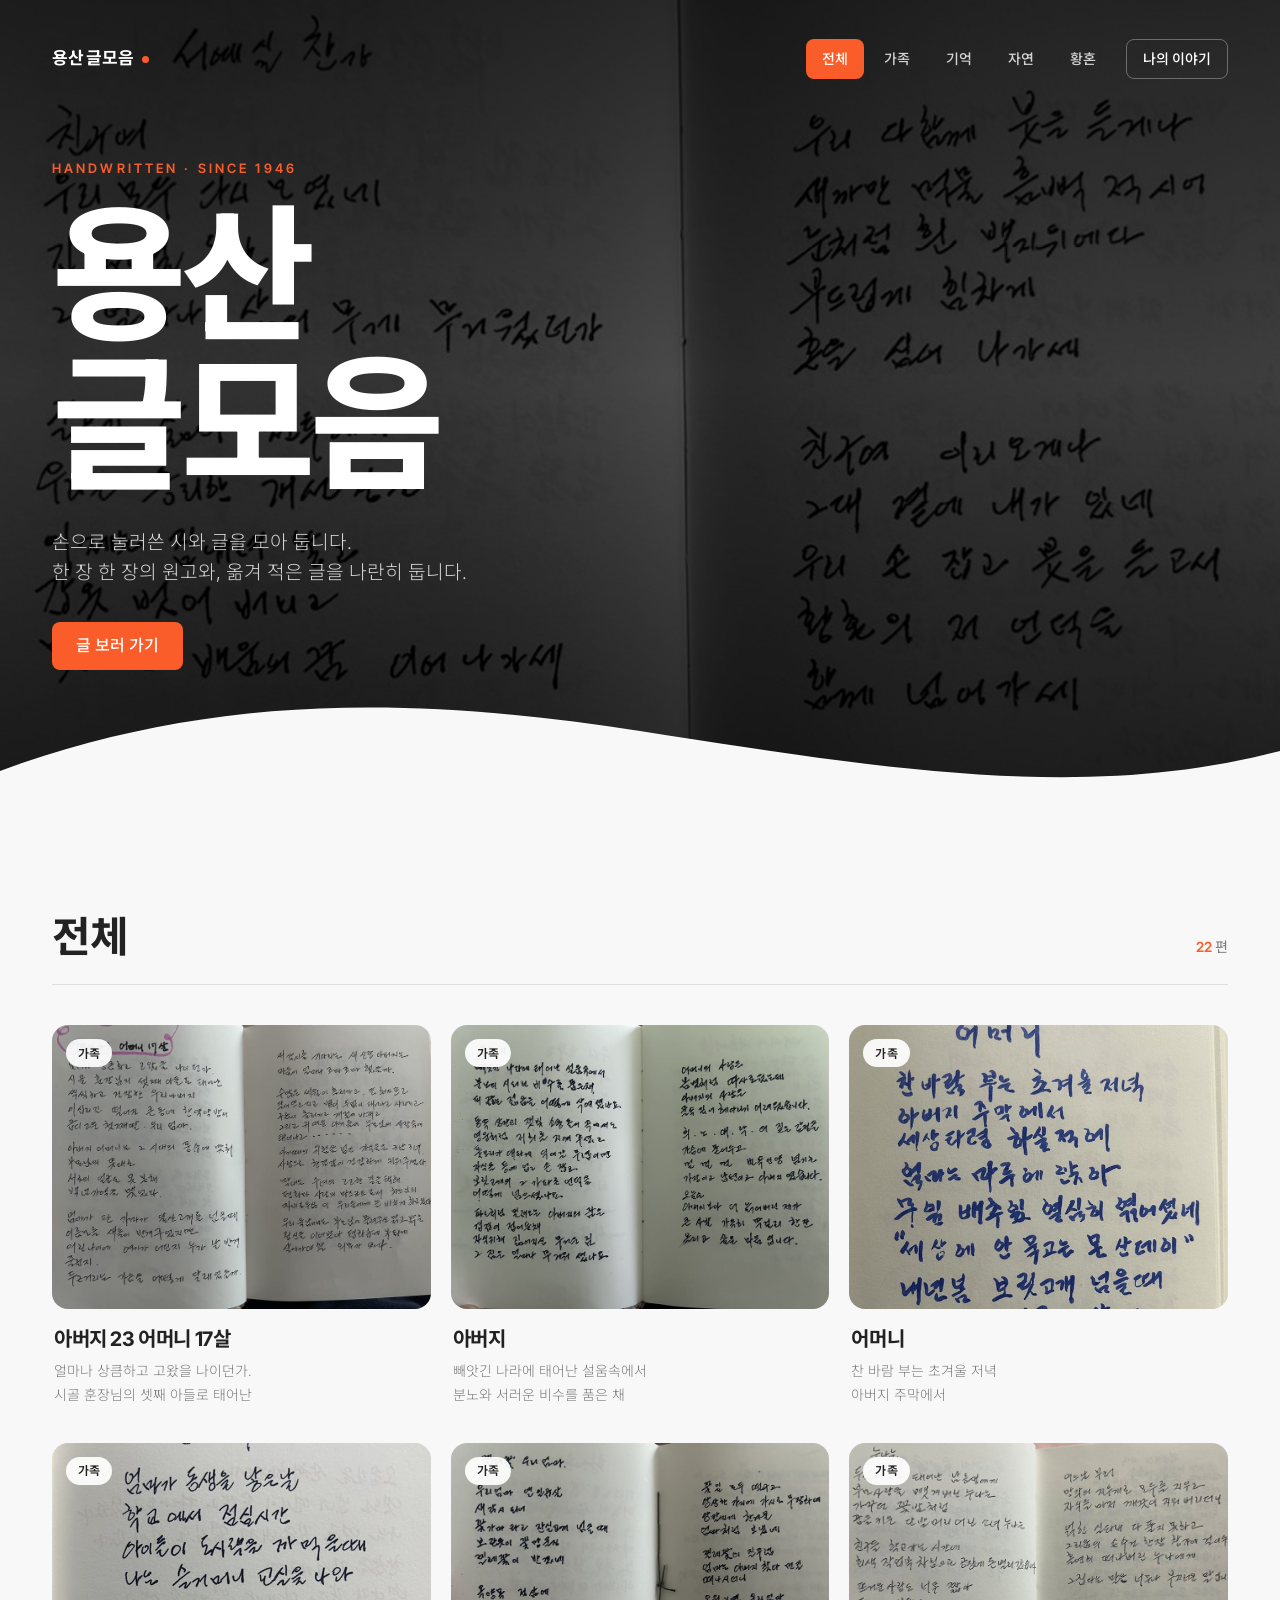
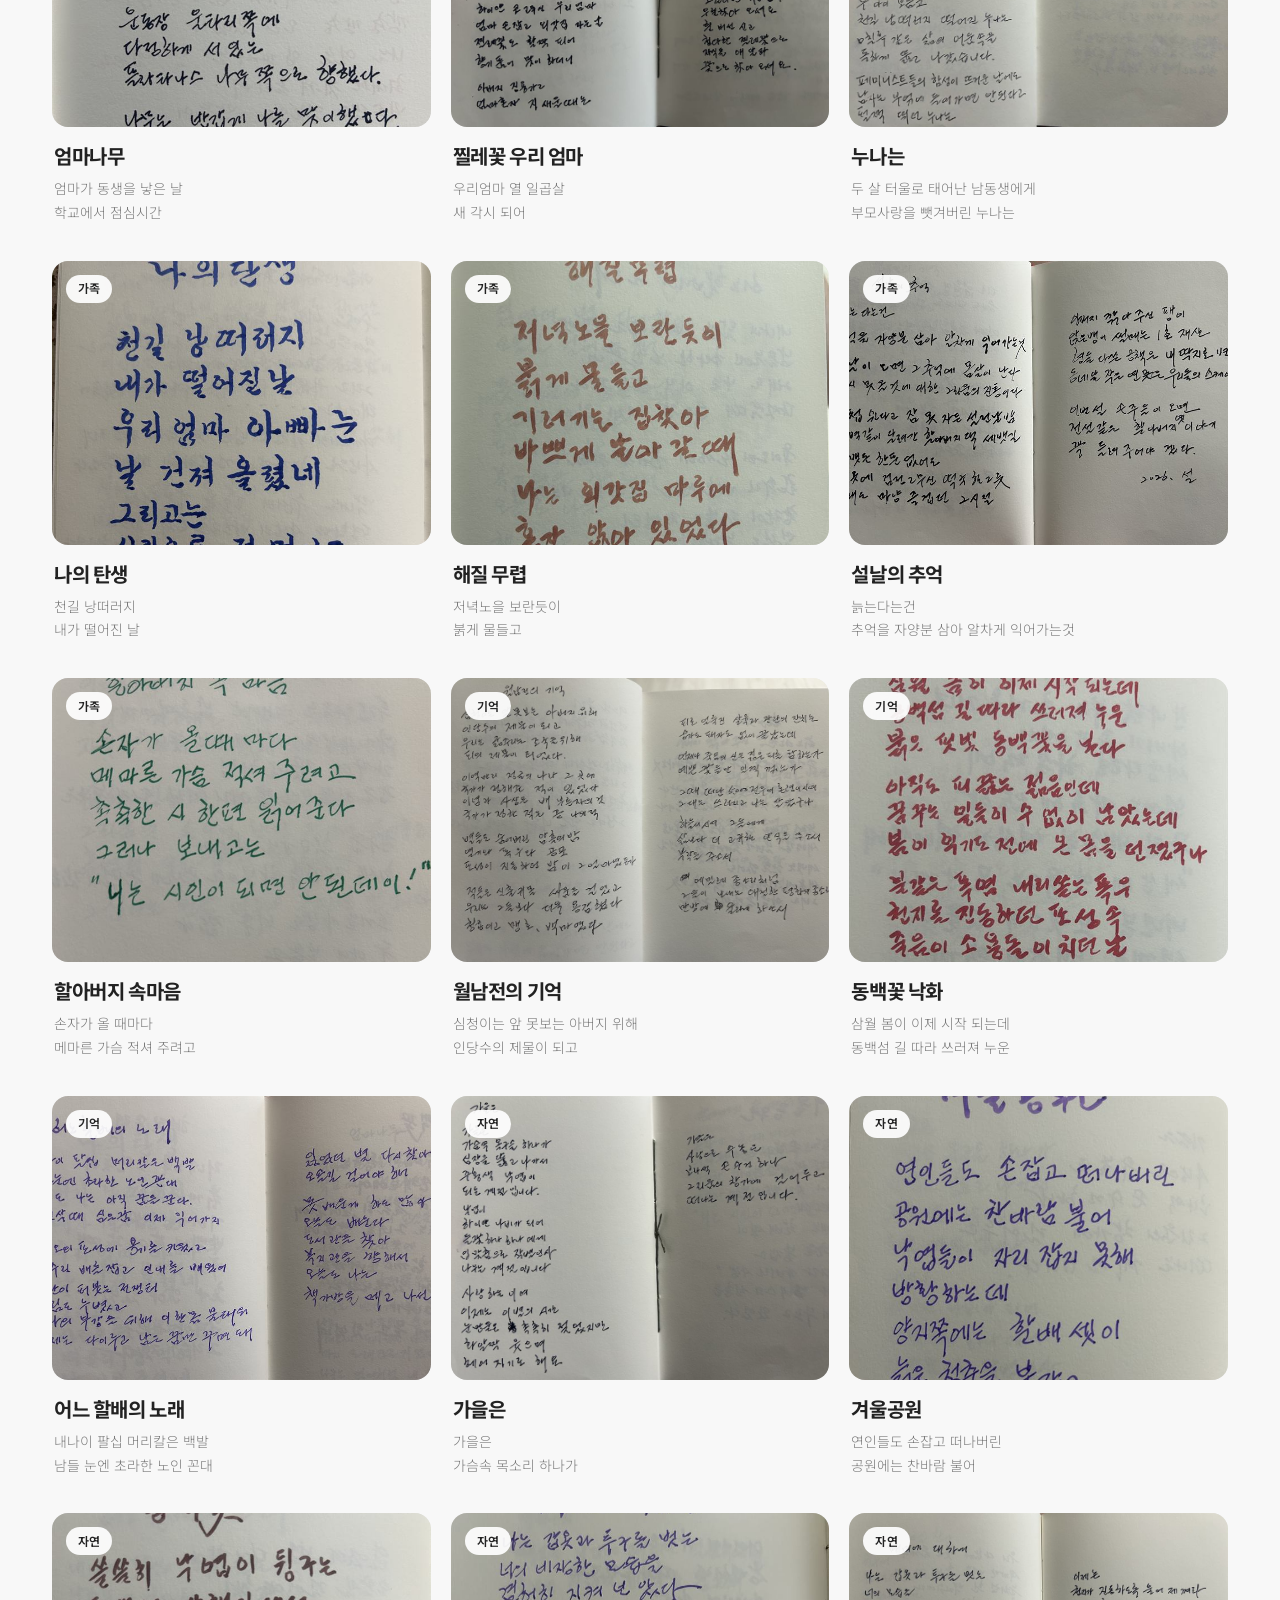
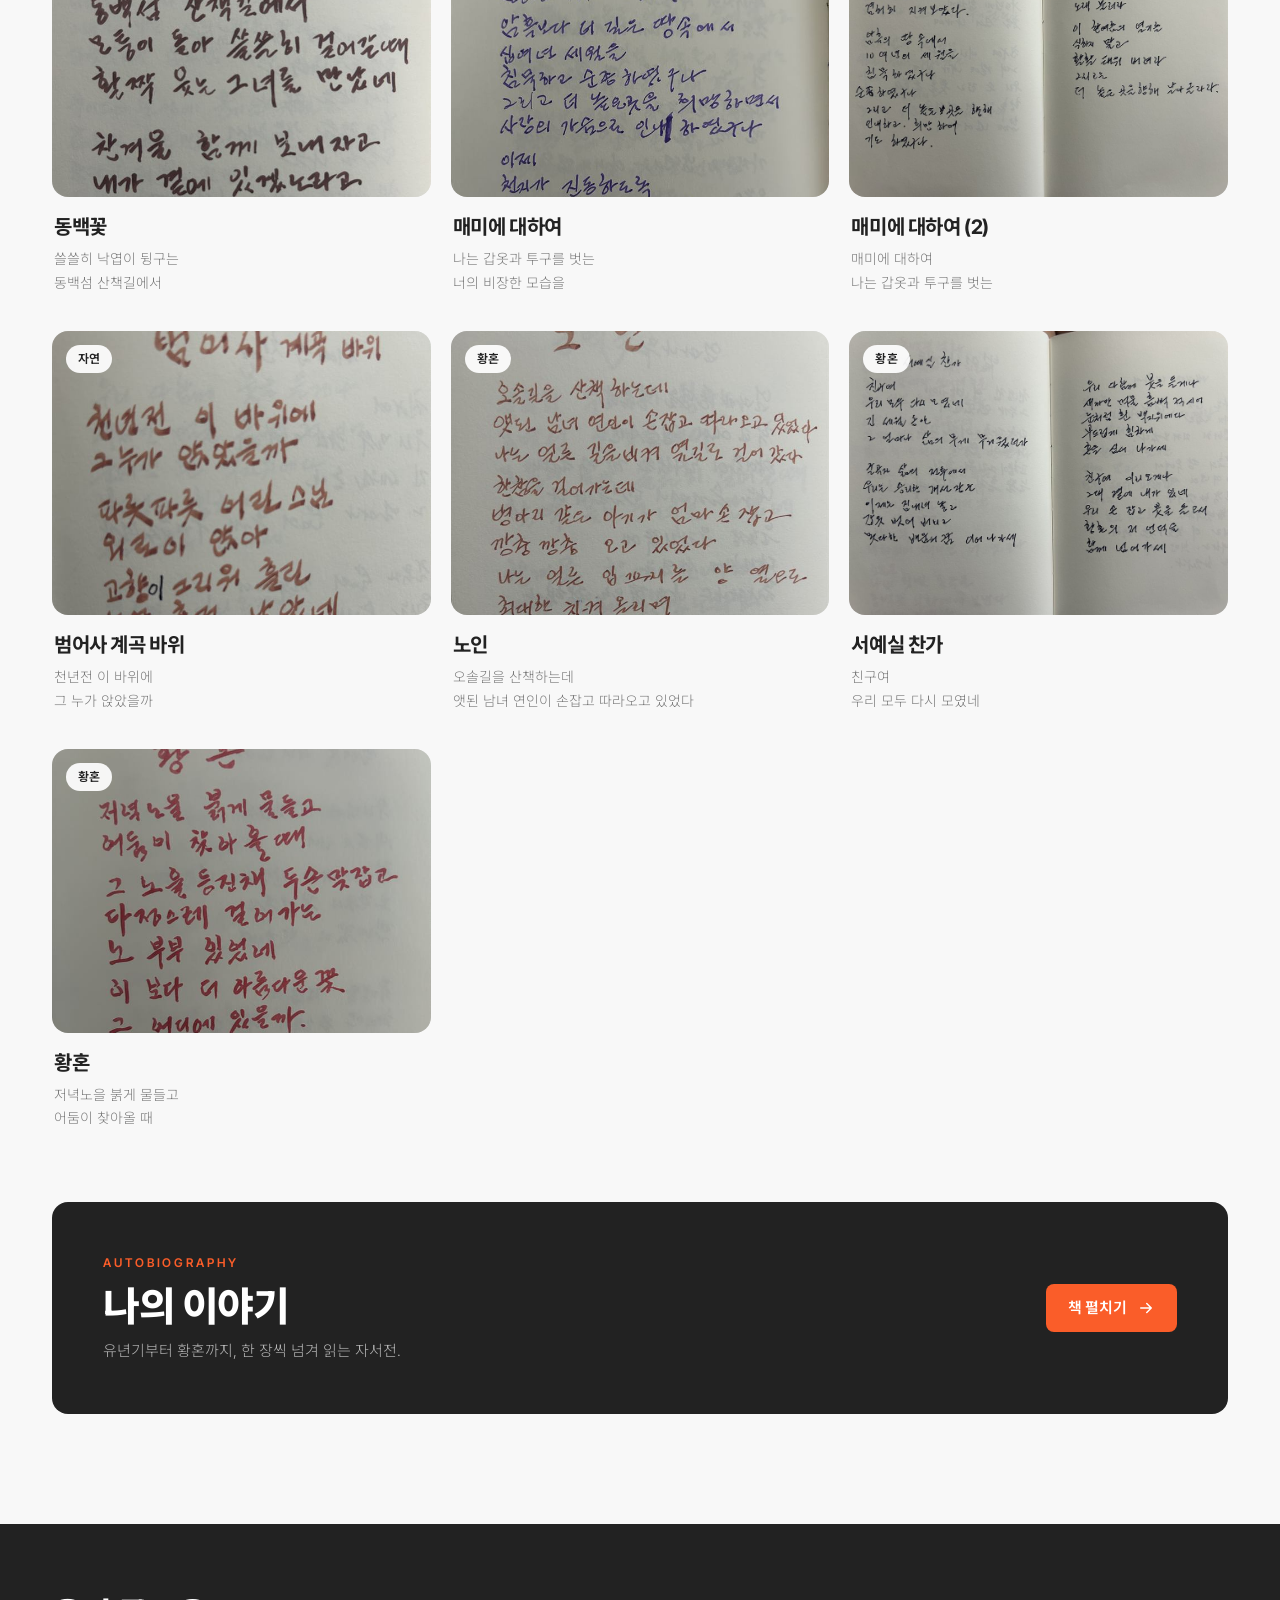
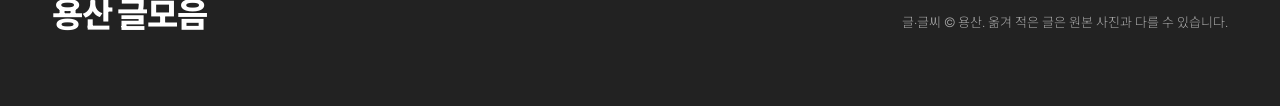
==== commit 510b3c50: "모바일 내비게이션을 항상 보이게 수정 - 햄버거 메뉴와 슬라이드아웃 패널 제거 - 좁은 화면에서는 분류를 본문 위 가로 스크롤 줄로 노출 - 나의 이야기 링크는 헤더에 항상 남김 " ====
--- a/index.html
+++ b/index.html
@@ -26,20 +26,14 @@
       용산 글모음<span class="dot"></span>
     </a>
 
-    <nav class="nav" id="nav" aria-label="분류">
-      <ul class="nav-list" id="nav-list"></ul>
+    <div class="header-right">
+      <nav class="nav nav-filters" id="nav" aria-label="분류">
+        <ul class="nav-list" id="nav-list"></ul>
+      </nav>
       <a class="nav-book" href="book.html">나의 이야기</a>
-    </nav>
-
-    <button class="burger" id="burger" aria-label="메뉴 열기" aria-expanded="false" aria-controls="panel">
-      <span></span><span></span><span></span>
-    </button>
+    </div>
   </div>
 </header>
-
-<div class="panel" id="panel" hidden>
-  <ul class="panel-list" id="panel-list"></ul>
-</div>
 
 <section class="hero" id="top">
   <div class="hero-media" aria-hidden="true"></div>
@@ -69,6 +63,9 @@
       <h2 class="section-title" id="section-title">전체</h2>
       <p class="section-meta"><span id="count">0</span> 편</p>
     </div>
+
+    <!-- 좁은 화면에서는 분류를 본문 위에 늘어놓는다 -->
+    <nav class="filters-inline" id="filters-inline" aria-label="분류"></nav>
 
     <div class="grid" id="grid"></div>
     <p class="empty" id="empty" hidden>글이 없습니다.</p>
--- a/assets/style.css
+++ b/assets/style.css
@@ -171,6 +171,12 @@
   height: 7px;
   border-radius: 50%;
   background: var(--accent);
+}
+
+.nav {
+  display: flex;
+  align-items: center;
+  gap: 4px;
 }
 
 .nav-list {
@@ -202,75 +208,45 @@
 .header.stuck .nav-list button:hover { background: var(--bg-2); color: var(--text); }
 .header.stuck .nav-list button[aria-pressed="true"] { background: var(--btn-bg); color: #fff; }
 
-.burger {
+.header-right {
+  display: flex;
+  align-items: center;
+  gap: 4px;
+}
+
+/* 좁은 화면에서 본문 위에 놓이는 분류 줄 (가로 스크롤) */
+.filters-inline {
   display: none;
-  width: 44px;
-  height: 44px;
-  border: none;
+  gap: 8px;
+  margin: -18px 0 30px;
+  padding-bottom: 4px;
+  overflow-x: auto;
+  scrollbar-width: none;
+  -ms-overflow-style: none;
+  scroll-snap-type: x proximity;
+  -webkit-overflow-scrolling: touch;
+}
+.filters-inline::-webkit-scrollbar { display: none; }
+
+.filters-inline button {
+  flex: none;
+  height: 40px;
+  padding: 0 18px;
+  border: 1px solid rgba(34, 34, 34, .14);
   border-radius: var(--r-sm);
-  background: transparent;
-  cursor: pointer;
-  padding: 12px 10px;
-  flex-direction: column;
-  justify-content: space-between;
-}
-.burger span {
-  display: block;
-  height: 2px;
-  background: #fff;
-  transition: var(--t);
-}
-.header.stuck .burger span { background: var(--text); }
-.burger[aria-expanded="true"] span { background: var(--text); }
-.burger[aria-expanded="true"] span:nth-child(1) { transform: translateY(9px) rotate(45deg); }
-.burger[aria-expanded="true"] span:nth-child(2) { opacity: 0; }
-.burger[aria-expanded="true"] span:nth-child(3) { transform: translateY(-9px) rotate(-45deg); }
-
-/* 슬라이드아웃 패널 */
-.panel {
-  position: fixed;
-  inset: 0 0 0 auto;
-  width: min(340px, 84vw);
-  z-index: 99;
   background: var(--white);
-  box-shadow: var(--shadow-lg);
-  padding: calc(var(--header-h-sticky) + 24px) 28px 32px;
-  transform: translateX(100%);
-  transition: transform .3s var(--ease);
-}
-.panel[hidden] { display: block; visibility: hidden; }
-.panel.open { transform: translateX(0); visibility: visible; }
-
-.panel-list { list-style: none; margin: 0; padding: 0; display: grid; gap: 6px; }
-.panel-list button {
-  width: 100%;
-  height: 48px;
-  padding: 0 18px;
-  border: none;
-  border-radius: var(--r-sm);
-  background: var(--bg);
   color: var(--text-2);
   font: inherit;
-  font-size: 15px;
+  font-size: 14px;
   font-weight: 500;
-  text-align: left;
   cursor: pointer;
+  scroll-snap-align: start;
   transition: var(--t);
 }
-.panel-list button[aria-pressed="true"] { background: var(--btn-bg); color: #fff; }
-
-.panel-book { margin-top: 14px; padding-top: 14px; border-top: 1px solid rgba(34, 34, 34, .1); }
-.panel-book a {
-  display: flex;
-  align-items: center;
-  height: 48px;
-  padding: 0 18px;
-  border-radius: var(--r-sm);
-  background: var(--accent);
-  color: #fff;
-  font-size: 15px;
-  font-weight: 600;
-  text-decoration: none;
+.filters-inline button[aria-pressed="true"] {
+  background: var(--btn-bg);
+  border-color: var(--btn-bg);
+  color: #fff;
 }
 
 /* ==========================================================================
@@ -546,6 +522,7 @@
   height: 40px;
   margin-left: 10px;
   padding: 0 16px;
+  background: transparent;
   border: 1px solid rgba(255, 255, 255, .32);
   border-radius: var(--r-sm);
   color: #fff;
@@ -728,8 +705,9 @@
 
 @media (max-width: 999px) {
   :root { --header-h: 76px; --header-h-sticky: 64px; }
-  .nav { display: none; }
-  .burger { display: flex; }
+  /* 분류는 헤더에서 빼고 본문 위 가로줄로 옮긴다 (책 링크는 헤더에 그대로 둔다) */
+  .nav-filters { display: none; }
+  .filters-inline { display: flex; }
   .hero-inner { padding-bottom: 140px; }
   .viewer-body { grid-template-columns: 1fr; }
   .viewer-figure { padding: 24px; }
@@ -742,6 +720,11 @@
 
 @media (max-width: 768px) {
   :root { --pad: 24px; }
+  /* 분류 줄은 화면 끝까지 흐르게 */
+  .filters-inline {
+    margin-inline: calc(var(--pad) * -1);
+    padding-inline: var(--pad);
+  }
   .shape-divider { height: 80px; }
   main { padding: 48px 0 80px; }
   .grid { grid-template-columns: repeat(auto-fill, minmax(240px, 1fr)); gap: 30px 16px; }
